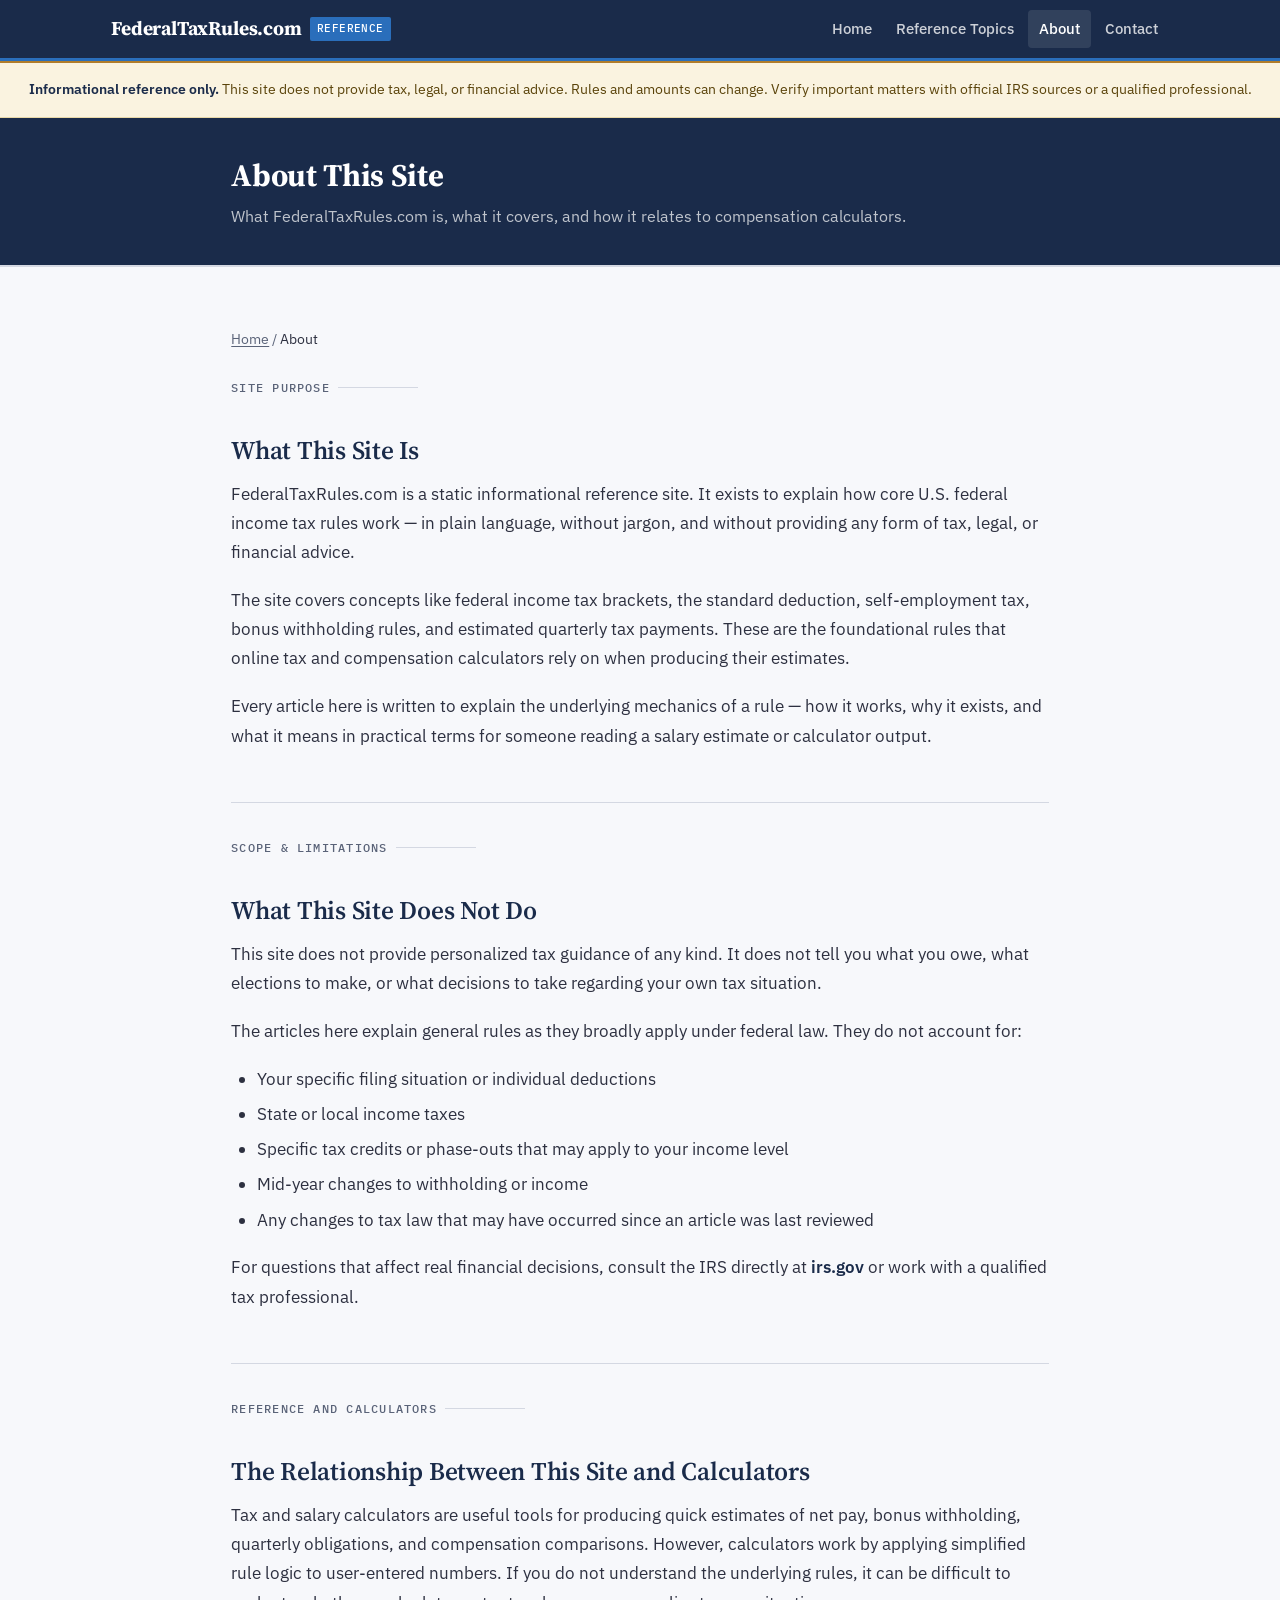
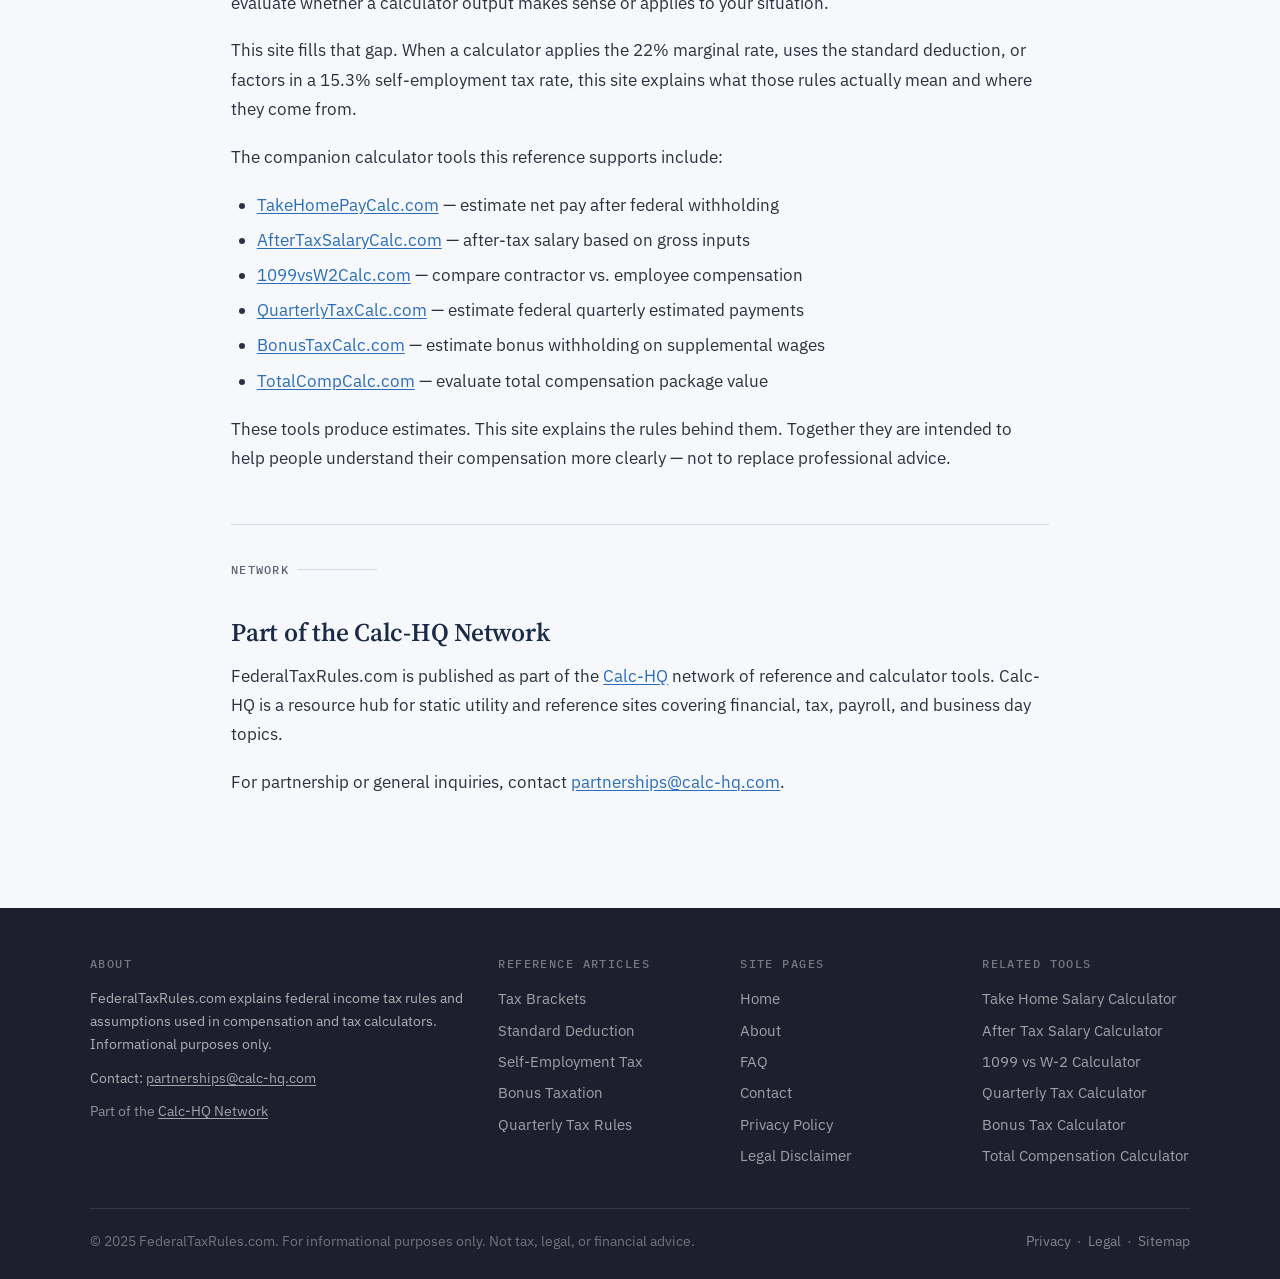
==== about.html @ ae4d4b4d "updated" ====
<!DOCTYPE html>
<html lang="en">
<head>
  <meta charset="UTF-8">
  <meta name="viewport" content="width=device-width, initial-scale=1.0">
  <title>About This Site | FederalTaxRules.com</title>
  <meta name="description" content="About FederalTaxRules.com — a static informational reference explaining federal income tax concepts used in compensation and salary calculators.">
  <link rel="canonical" href="https://federaltaxrules.com/about.html">
  <link rel="icon" type="image/svg+xml" href="favicon.svg">
  <link rel="stylesheet" href="styles.css">
  <!-- Google AdSense -->
  <script async src="https://pagead2.googlesyndication.com/pagead/js/adsbygoogle.js?client=ca-pub-7744853829365165" crossorigin="anonymous"></script>
  <script type="application/ld+json">
{
  "@context": "https://schema.org",
  "@type": "WebPage",
  "name": "About FederalTaxRules.com",
  "description": "About FederalTaxRules.com and how this reference site explains federal tax concepts used by calculators across the network.",
  "url": "https://federaltaxrules.com/about.html",
  "isPartOf": {
    "@type": "WebSite",
    "name": "FederalTaxRules.com",
    "url": "https://federaltaxrules.com"
  }
}
  </script>
</head>
<body>

<header class="site-header">
  <div class="header-inner">
    <a href="index.html" class="site-logo">
      FederalTaxRules.com
      <span class="logo-badge">Reference</span>
    </a>
    <button class="nav-toggle" aria-label="Toggle navigation" onclick="document.querySelector('.site-nav').classList.toggle('open')">☰</button>
    <nav class="site-nav">
      <a href="index.html">Home</a>
      <a href="index.html#reference-topics">Reference Topics</a>
      <a href="about.html" class="active">About</a>
      <a href="contact.html">Contact</a>
    </nav>
  </div>
</header>

<div class="disclaimer-bar">
  <strong>Informational reference only.</strong> This site does not provide tax, legal, or financial advice. Rules and amounts can change. Verify important matters with official IRS sources or a qualified professional.
</div>

<section class="page-hero-sm">
  <div class="container">
    <h1>About This Site</h1>
    <p>What FederalTaxRules.com is, what it covers, and how it relates to compensation calculators.</p>
  </div>
</section>

<main class="main-content">
  <div class="container">

    <nav class="breadcrumb"><a href="index.html">Home</a> / <span>About</span></nav>

    <section class="section">
      <div class="section-label">Site Purpose</div>
      <h2>What This Site Is</h2>
      <p>FederalTaxRules.com is a static informational reference site. It exists to explain how core U.S. federal income tax rules work — in plain language, without jargon, and without providing any form of tax, legal, or financial advice.</p>
      <p>The site covers concepts like federal income tax brackets, the standard deduction, self-employment tax, bonus withholding rules, and estimated quarterly tax payments. These are the foundational rules that online tax and compensation calculators rely on when producing their estimates.</p>
      <p>Every article here is written to explain the underlying mechanics of a rule — how it works, why it exists, and what it means in practical terms for someone reading a salary estimate or calculator output.</p>
    </section>

    <hr>

    <section class="section">
      <div class="section-label">Scope & Limitations</div>
      <h2>What This Site Does Not Do</h2>
      <p>This site does not provide personalized tax guidance of any kind. It does not tell you what you owe, what elections to make, or what decisions to take regarding your own tax situation.</p>
      <p>The articles here explain general rules as they broadly apply under federal law. They do not account for:</p>
      <ul>
        <li>Your specific filing situation or individual deductions</li>
        <li>State or local income taxes</li>
        <li>Specific tax credits or phase-outs that may apply to your income level</li>
        <li>Mid-year changes to withholding or income</li>
        <li>Any changes to tax law that may have occurred since an article was last reviewed</li>
      </ul>
      <p>For questions that affect real financial decisions, consult the IRS directly at <strong>irs.gov</strong> or work with a qualified tax professional.</p>
    </section>

    <hr>

    <section class="section">
      <div class="section-label">Reference and Calculators</div>
      <h2>The Relationship Between This Site and Calculators</h2>
      <p>Tax and salary calculators are useful tools for producing quick estimates of net pay, bonus withholding, quarterly obligations, and compensation comparisons. However, calculators work by applying simplified rule logic to user-entered numbers. If you do not understand the underlying rules, it can be difficult to evaluate whether a calculator output makes sense or applies to your situation.</p>
      <p>This site fills that gap. When a calculator applies the 22% marginal rate, uses the standard deduction, or factors in a 15.3% self-employment tax rate, this site explains what those rules actually mean and where they come from.</p>
      <p>The companion calculator tools this reference supports include:</p>
      <ul>
        <li><a href="https://takehomepaycalc.com" target="_blank" rel="noopener noreferrer">TakeHomePayCalc.com</a> — estimate net pay after federal withholding</li>
        <li><a href="https://aftertaxsalarycalc.com" target="_blank" rel="noopener noreferrer">AfterTaxSalaryCalc.com</a> — after-tax salary based on gross inputs</li>
        <li><a href="https://1099vsw2calc.com" target="_blank" rel="noopener noreferrer">1099vsW2Calc.com</a> — compare contractor vs. employee compensation</li>
        <li><a href="https://quarterlytaxcalc.com" target="_blank" rel="noopener noreferrer">QuarterlyTaxCalc.com</a> — estimate federal quarterly estimated payments</li>
        <li><a href="https://bonustaxcalc.com" target="_blank" rel="noopener noreferrer">BonusTaxCalc.com</a> — estimate bonus withholding on supplemental wages</li>
        <li><a href="https://totalcompcalc.com" target="_blank" rel="noopener noreferrer">TotalCompCalc.com</a> — evaluate total compensation package value</li>
      </ul>
      <p>These tools produce estimates. This site explains the rules behind them. Together they are intended to help people understand their compensation more clearly — not to replace professional advice.</p>
    </section>

    <hr>

    <section class="section">
      <div class="section-label">Network</div>
      <h2>Part of the Calc-HQ Network</h2>
      <p>FederalTaxRules.com is published as part of the <a href="https://calc-hq.com" target="_blank" rel="noopener noreferrer">Calc-HQ</a> network of reference and calculator tools. Calc-HQ is a resource hub for static utility and reference sites covering financial, tax, payroll, and business day topics.</p>
      <p>For partnership or general inquiries, contact <a href="mailto:partnerships@calc-hq.com">partnerships@calc-hq.com</a>.</p>
    </section>

  </div>
</main>

<footer class="site-footer">
  <div class="footer-inner">
    <div class="footer-grid">
      <div class="footer-col">
        <h4>About</h4>
        <p>FederalTaxRules.com explains federal income tax rules and assumptions used in compensation and tax calculators. Informational purposes only.</p>
        <p>Contact: <a href="mailto:partnerships@calc-hq.com" style="color:rgba(255,255,255,0.6)">partnerships@calc-hq.com</a></p>
        <span class="footer-resource-link">Part of the <a href="https://calc-hq.com" target="_blank" rel="noopener noreferrer">Calc-HQ Network</a></span>
      </div>
      <div class="footer-col">
        <h4>Reference Articles</h4>
        <ul>
          <li><a href="federal-income-tax-brackets.html">Tax Brackets</a></li>
          <li><a href="standard-deduction-explained.html">Standard Deduction</a></li>
          <li><a href="self-employment-tax-rules.html">Self-Employment Tax</a></li>
          <li><a href="bonus-taxation-explained.html">Bonus Taxation</a></li>
          <li><a href="estimated-quarterly-tax-rules.html">Quarterly Tax Rules</a></li>
        </ul>
      </div>
      <div class="footer-col">
        <h4>Site Pages</h4>
        <ul>
          <li><a href="index.html">Home</a></li>
          <li><a href="about.html">About</a></li>
          <li><a href="faq.html">FAQ</a></li>
          <li><a href="contact.html">Contact</a></li>
          <li><a href="privacy.html">Privacy Policy</a></li>
          <li><a href="legal.html">Legal Disclaimer</a></li>
        </ul>
      </div>
      <div class="footer-col">
        <h4>Related Tools</h4>
        <div class="footer-related-tools">
          <ul id="footer-related-tools-list">
            <li><span style="color:rgba(255,255,255,0.3);font-size:0.82rem">Loading…</span></li>
          </ul>
        </div>
      </div>
    </div>
    <div class="footer-bottom">
      <span>© 2025 FederalTaxRules.com. For informational purposes only. Not tax, legal, or financial advice.</span>
      <span><a href="privacy.html">Privacy</a> &nbsp;·&nbsp; <a href="legal.html">Legal</a> &nbsp;·&nbsp; <a href="sitemap.xml">Sitemap</a></span>
    </div>
  </div>
</footer>

<script src="network.js"></script>
</body>
</html>
---- styles.css ----
/* ============================================================
   FederalTaxRules.com — Main Stylesheet
   Static Reference Site | Clean Utilitarian Design
   ============================================================ */

@import url('https://fonts.googleapis.com/css2?family=Source+Serif+4:ital,opsz,wght@0,8..60,300;0,8..60,400;0,8..60,600;0,8..60,700;1,8..60,400&family=IBM+Plex+Sans:wght@400;500;600&family=IBM+Plex+Mono:wght@400;500&display=swap');

/* --- Variables --- */
:root {
  --navy: #1a2b4a;
  --navy-mid: #243660;
  --ink: #1e1e2e;
  --body-text: #2d3040;
  --muted: #5a6378;
  --rule-line: #d4d8e2;
  --bg: #f7f8fb;
  --white: #ffffff;
  --accent: #2a6ebb;
  --accent-dark: #1c4f8a;
  --accent-light: #e8f0fb;
  --gold: #b07c2a;
  --gold-light: #faf3e0;
  --success: #1e7a4a;
  --font-serif: 'Source Serif 4', Georgia, serif;
  --font-sans: 'IBM Plex Sans', system-ui, sans-serif;
  --font-mono: 'IBM Plex Mono', monospace;
  --max-w: 860px;
  --max-w-wide: 1100px;
  --radius: 4px;
  --shadow-sm: 0 1px 3px rgba(26,43,74,0.08);
  --shadow-md: 0 3px 12px rgba(26,43,74,0.12);
}

/* --- Reset & Base --- */
*, *::before, *::after { box-sizing: border-box; margin: 0; padding: 0; }

html { font-size: 17px; scroll-behavior: smooth; }

body {
  font-family: var(--font-sans);
  font-size: 1rem;
  line-height: 1.72;
  color: var(--body-text);
  background: var(--bg);
  -webkit-font-smoothing: antialiased;
}

a { color: var(--accent); text-decoration: underline; text-underline-offset: 2px; }
a:hover { color: var(--accent-dark); }

img { max-width: 100%; display: block; }

h1, h2, h3, h4 {
  font-family: var(--font-serif);
  color: var(--navy);
  line-height: 1.28;
  letter-spacing: -0.01em;
}

h1 { font-size: 2.1rem; font-weight: 700; }
h2 { font-size: 1.5rem; font-weight: 600; margin-top: 2.2rem; margin-bottom: 0.7rem; }
h3 { font-size: 1.15rem; font-weight: 600; margin-top: 1.6rem; margin-bottom: 0.5rem; }

p { margin-bottom: 1.1rem; }
p:last-child { margin-bottom: 0; }

ul, ol { padding-left: 1.5rem; margin-bottom: 1.1rem; }
li { margin-bottom: 0.35rem; }

strong { font-weight: 600; color: var(--navy); }
em { font-style: italic; }

code, .mono {
  font-family: var(--font-mono);
  font-size: 0.88em;
  background: #eef1f7;
  padding: 0.1em 0.35em;
  border-radius: 2px;
  color: var(--navy-mid);
}

hr {
  border: none;
  border-top: 1px solid var(--rule-line);
  margin: 2rem 0;
}

/* --- Layout Wrappers --- */
.container {
  max-width: var(--max-w);
  margin: 0 auto;
  padding: 0 1.25rem;
}

.container-wide {
  max-width: var(--max-w-wide);
  margin: 0 auto;
  padding: 0 1.25rem;
}

/* --- Site Header --- */
.site-header {
  background: var(--navy);
  border-bottom: 3px solid var(--accent);
  position: sticky;
  top: 0;
  z-index: 100;
}

.header-inner {
  display: flex;
  align-items: center;
  justify-content: space-between;
  max-width: var(--max-w-wide);
  margin: 0 auto;
  padding: 0 1.25rem;
  height: 58px;
}

.site-logo {
  font-family: var(--font-serif);
  font-size: 1.15rem;
  font-weight: 700;
  color: #fff;
  text-decoration: none;
  letter-spacing: -0.01em;
  display: flex;
  align-items: center;
  gap: 0.5rem;
}

.site-logo .logo-badge {
  background: var(--accent);
  color: #fff;
  font-family: var(--font-mono);
  font-size: 0.65rem;
  font-weight: 500;
  padding: 0.12rem 0.4rem;
  border-radius: 2px;
  letter-spacing: 0.04em;
  text-transform: uppercase;
}

.site-nav {
  display: flex;
  align-items: center;
  gap: 0.15rem;
}

.site-nav a {
  color: rgba(255,255,255,0.78);
  text-decoration: none;
  font-size: 0.88rem;
  font-weight: 500;
  padding: 0.35rem 0.65rem;
  border-radius: var(--radius);
  transition: background 0.15s, color 0.15s;
}

.site-nav a:hover,
.site-nav a.active {
  color: #fff;
  background: rgba(255,255,255,0.1);
}

/* --- Mobile Nav Toggle --- */
.nav-toggle {
  display: none;
  background: none;
  border: 1px solid rgba(255,255,255,0.3);
  border-radius: var(--radius);
  color: #fff;
  font-size: 1.25rem;
  padding: 0.25rem 0.55rem;
  cursor: pointer;
  line-height: 1;
}

/* --- Hero / Page Header --- */
.page-hero {
  background: linear-gradient(135deg, var(--navy) 0%, var(--navy-mid) 100%);
  padding: 3.5rem 1.25rem 3rem;
  text-align: center;
  border-bottom: 3px solid var(--accent);
}

.page-hero .hero-eyebrow {
  font-family: var(--font-mono);
  font-size: 0.75rem;
  font-weight: 500;
  color: rgba(255,255,255,0.6);
  letter-spacing: 0.1em;
  text-transform: uppercase;
  margin-bottom: 0.75rem;
}

.page-hero h1 {
  color: #fff;
  font-size: 2.4rem;
  max-width: 680px;
  margin: 0 auto 1rem;
  line-height: 1.2;
}

.page-hero p.hero-sub {
  color: rgba(255,255,255,0.78);
  font-size: 1.05rem;
  max-width: 560px;
  margin: 0 auto;
  line-height: 1.6;
}

.page-hero-sm {
  background: var(--navy);
  padding: 2.2rem 1.25rem 2rem;
  border-bottom: 2px solid var(--rule-line);
}

.page-hero-sm h1 {
  color: #fff;
  font-size: 1.85rem;
  margin-bottom: 0.4rem;
}

.page-hero-sm p {
  color: rgba(255,255,255,0.72);
  margin: 0;
  font-size: 0.97rem;
}

/* --- Main Content Area --- */
.main-content {
  padding: 2.8rem 0 3.5rem;
}

/* --- Article Grid (Homepage) --- */
.article-grid {
  display: grid;
  grid-template-columns: repeat(auto-fill, minmax(280px, 1fr));
  gap: 1.25rem;
  margin-top: 1.5rem;
}

.article-card {
  background: var(--white);
  border: 1px solid var(--rule-line);
  border-top: 3px solid var(--accent);
  border-radius: var(--radius);
  padding: 1.4rem 1.4rem 1.2rem;
  text-decoration: none;
  display: flex;
  flex-direction: column;
  transition: box-shadow 0.18s, border-top-color 0.18s;
  box-shadow: var(--shadow-sm);
}

.article-card:hover {
  box-shadow: var(--shadow-md);
  border-top-color: var(--gold);
  text-decoration: none;
}

.article-card .card-tag {
  font-family: var(--font-mono);
  font-size: 0.68rem;
  color: var(--muted);
  text-transform: uppercase;
  letter-spacing: 0.08em;
  margin-bottom: 0.6rem;
}

.article-card h3 {
  font-family: var(--font-serif);
  font-size: 1.05rem;
  color: var(--navy);
  margin: 0 0 0.5rem;
  font-weight: 600;
  line-height: 1.35;
}

.article-card p {
  font-size: 0.9rem;
  color: var(--muted);
  margin: 0 0 1rem;
  flex: 1;
  line-height: 1.55;
}

.card-link-text {
  font-size: 0.85rem;
  font-weight: 600;
  color: var(--accent);
  margin-top: auto;
}

/* --- Content Sections --- */
.section {
  margin-bottom: 3rem;
}

.section-label {
  font-family: var(--font-mono);
  font-size: 0.72rem;
  font-weight: 500;
  color: var(--muted);
  text-transform: uppercase;
  letter-spacing: 0.1em;
  margin-bottom: 0.6rem;
  display: flex;
  align-items: center;
  gap: 0.5rem;
}

.section-label::after {
  content: '';
  flex: 1;
  height: 1px;
  background: var(--rule-line);
  max-width: 80px;
}

/* --- Info Boxes --- */
.info-box {
  background: var(--accent-light);
  border-left: 3px solid var(--accent);
  border-radius: 0 var(--radius) var(--radius) 0;
  padding: 1rem 1.2rem;
  margin: 1.5rem 0;
  font-size: 0.94rem;
}

.info-box.warning {
  background: var(--gold-light);
  border-left-color: var(--gold);
}

.info-box p { margin: 0; }
.info-box strong { color: var(--navy); }

/* --- Example Scenarios --- */
.example-block {
  background: #f0f4fa;
  border: 1px solid #c9d4e8;
  border-radius: var(--radius);
  padding: 1.3rem 1.4rem;
  margin: 1.8rem 0;
}

.example-block .example-label {
  font-family: var(--font-mono);
  font-size: 0.7rem;
  text-transform: uppercase;
  letter-spacing: 0.1em;
  color: var(--accent);
  font-weight: 500;
  margin-bottom: 0.6rem;
}

.example-block p { font-size: 0.95rem; margin-bottom: 0.6rem; }
.example-block p:last-child { margin-bottom: 0; }

/* --- Reference Table --- */
.ref-table-wrap {
  overflow-x: auto;
  margin: 1.5rem 0;
  border-radius: var(--radius);
  border: 1px solid var(--rule-line);
  box-shadow: var(--shadow-sm);
}

table {
  width: 100%;
  border-collapse: collapse;
  font-size: 0.92rem;
  background: var(--white);
}

thead th {
  background: var(--navy);
  color: #fff;
  font-family: var(--font-sans);
  font-weight: 600;
  font-size: 0.82rem;
  text-transform: uppercase;
  letter-spacing: 0.05em;
  padding: 0.75rem 1rem;
  text-align: left;
}

tbody tr:nth-child(even) { background: #f5f7fb; }
tbody tr:hover { background: var(--accent-light); }

td {
  padding: 0.65rem 1rem;
  border-bottom: 1px solid var(--rule-line);
  color: var(--body-text);
  font-family: var(--font-mono);
  font-size: 0.87rem;
}

td:first-child {
  font-family: var(--font-sans);
  font-size: 0.9rem;
}

/* --- Calculator CTA Links --- */
.calc-links {
  background: var(--white);
  border: 1px solid var(--rule-line);
  border-radius: var(--radius);
  padding: 1.3rem 1.4rem;
  margin: 2rem 0;
}

.calc-links .calc-links-label {
  font-family: var(--font-mono);
  font-size: 0.7rem;
  text-transform: uppercase;
  letter-spacing: 0.1em;
  color: var(--muted);
  margin-bottom: 0.75rem;
}

.calc-links ul {
  list-style: none;
  padding: 0;
  margin: 0;
  display: flex;
  flex-wrap: wrap;
  gap: 0.5rem;
}

.calc-links ul li { margin: 0; }

.calc-links ul li a {
  display: inline-block;
  background: var(--accent-light);
  color: var(--accent-dark);
  font-size: 0.85rem;
  font-weight: 600;
  padding: 0.35rem 0.8rem;
  border-radius: var(--radius);
  text-decoration: none;
  border: 1px solid #c0d4ee;
  transition: background 0.15s, color 0.15s;
}

.calc-links ul li a:hover {
  background: var(--accent);
  color: #fff;
  border-color: var(--accent);
}

/* --- FAQ List --- */
.faq-list { list-style: none; padding: 0; margin: 0; }

.faq-list .faq-item {
  border-bottom: 1px solid var(--rule-line);
  padding: 1.4rem 0;
}

.faq-list .faq-item:first-child { padding-top: 0; }
.faq-list .faq-item:last-child { border-bottom: none; }

.faq-list .faq-q {
  font-family: var(--font-serif);
  font-size: 1.05rem;
  font-weight: 600;
  color: var(--navy);
  margin-bottom: 0.5rem;
}

.faq-list .faq-a {
  font-size: 0.95rem;
  color: var(--body-text);
  line-height: 1.65;
}

/* --- Trust Strip --- */
.trust-strip {
  background: var(--navy);
  padding: 1.4rem 1.25rem;
  text-align: center;
  color: rgba(255,255,255,0.72);
  font-size: 0.87rem;
  border-top: 2px solid var(--accent);
}

.trust-strip strong { color: rgba(255,255,255,0.92); }

/* --- Disclaimer Bar --- */
.disclaimer-bar {
  background: var(--gold-light);
  border-top: 2px solid var(--gold);
  border-bottom: 1px solid #e8d8a8;
  padding: 0.85rem 1.25rem;
  font-size: 0.85rem;
  color: #5a430a;
  text-align: center;
}

/* --- Page Nav (breadcrumb style) --- */
.breadcrumb {
  font-size: 0.83rem;
  color: var(--muted);
  padding: 0.75rem 0 0;
  margin-bottom: 1.5rem;
}

.breadcrumb a { color: var(--muted); }
.breadcrumb a:hover { color: var(--accent); }
.breadcrumb span { color: var(--body-text); }

/* --- Article Prose Styles --- */
.article-prose h2 {
  padding-top: 0.5rem;
  border-top: 1px solid var(--rule-line);
  margin-top: 2.4rem;
}

.article-prose h2:first-child { border-top: none; margin-top: 0; padding-top: 0; }

/* --- Sidebar Layout (article pages) --- */
.layout-with-sidebar {
  display: grid;
  grid-template-columns: 1fr 260px;
  gap: 2.5rem;
  align-items: start;
}

.sidebar-box {
  background: var(--white);
  border: 1px solid var(--rule-line);
  border-top: 3px solid var(--navy);
  border-radius: var(--radius);
  padding: 1.3rem;
  font-size: 0.9rem;
  position: sticky;
  top: 78px;
}

.sidebar-box h4 {
  font-family: var(--font-serif);
  font-size: 0.95rem;
  color: var(--navy);
  margin-bottom: 0.75rem;
}

.sidebar-box ul {
  list-style: none;
  padding: 0;
  margin: 0;
}

.sidebar-box ul li {
  border-bottom: 1px solid var(--rule-line);
  padding: 0.4rem 0;
  margin: 0;
}

.sidebar-box ul li:last-child { border-bottom: none; }
.sidebar-box ul li a { font-size: 0.87rem; color: var(--accent); }

/* --- Footer --- */
.site-footer {
  background: var(--ink);
  color: rgba(255,255,255,0.65);
  font-size: 0.87rem;
  padding: 2.8rem 1.25rem 1.5rem;
  margin-top: 0;
}

.footer-inner {
  max-width: var(--max-w-wide);
  margin: 0 auto;
}

.footer-grid {
  display: grid;
  grid-template-columns: 1.8fr 1fr 1fr 1fr;
  gap: 2rem;
  margin-bottom: 2rem;
}

.footer-col h4 {
  font-family: var(--font-mono);
  font-size: 0.7rem;
  text-transform: uppercase;
  letter-spacing: 0.12em;
  color: rgba(255,255,255,0.4);
  margin-bottom: 0.9rem;
  font-weight: 500;
}

.footer-col p {
  font-size: 0.85rem;
  line-height: 1.6;
  margin-bottom: 0.6rem;
}

.footer-col ul {
  list-style: none;
  padding: 0;
  margin: 0;
}

.footer-col ul li { margin-bottom: 0.35rem; }

.footer-col ul li a {
  color: rgba(255,255,255,0.58);
  text-decoration: none;
  font-size: 0.87rem;
  transition: color 0.15s;
}

.footer-col ul li a:hover { color: rgba(255,255,255,0.9); }

.footer-related-tools { margin-top: 0.3rem; }

#footer-related-tools-list {
  list-style: none;
  padding: 0;
  margin: 0;
}

#footer-related-tools-list li { margin-bottom: 0.35rem; }

#footer-related-tools-list li a {
  color: rgba(255,255,255,0.58);
  text-decoration: none;
  font-size: 0.87rem;
  transition: color 0.15s;
}

#footer-related-tools-list li a:hover { color: rgba(255,255,255,0.9); }

.footer-bottom {
  border-top: 1px solid rgba(255,255,255,0.1);
  padding-top: 1.2rem;
  display: flex;
  justify-content: space-between;
  align-items: center;
  flex-wrap: wrap;
  gap: 0.5rem;
  font-size: 0.8rem;
  color: rgba(255,255,255,0.38);
}

.footer-bottom a {
  color: rgba(255,255,255,0.45);
  text-decoration: none;
}

.footer-bottom a:hover { color: rgba(255,255,255,0.75); }

.footer-resource-link {
  color: rgba(255,255,255,0.5);
  font-size: 0.83rem;
  margin-top: 0.4rem;
  display: block;
}

.footer-resource-link a {
  color: rgba(255,255,255,0.6);
  text-decoration: underline;
}

/* --- Homepage specific --- */
.home-intro-grid {
  display: grid;
  grid-template-columns: 1fr 1fr;
  gap: 1.5rem;
  margin-top: 1.5rem;
}

.home-block {
  background: var(--white);
  border: 1px solid var(--rule-line);
  border-radius: var(--radius);
  padding: 1.4rem;
}

.home-block h3 {
  font-size: 1.05rem;
  margin-top: 0;
  margin-bottom: 0.5rem;
}

.home-block p { font-size: 0.92rem; }

/* --- Responsive --- */
@media (max-width: 820px) {
  .layout-with-sidebar {
    grid-template-columns: 1fr;
  }
  .sidebar-box { position: static; }

  .footer-grid {
    grid-template-columns: 1fr 1fr;
    gap: 1.5rem;
  }

  .home-intro-grid {
    grid-template-columns: 1fr;
  }

  h1 { font-size: 1.7rem; }
  .page-hero h1 { font-size: 1.85rem; }
}

@media (max-width: 560px) {
  .site-nav { display: none; }
  .nav-toggle { display: block; }
  .site-nav.open {
    display: flex;
    flex-direction: column;
    position: fixed;
    top: 58px;
    left: 0;
    right: 0;
    background: var(--navy);
    padding: 1rem 1.25rem;
    z-index: 99;
    border-bottom: 2px solid var(--accent);
  }
  .site-nav.open a {
    padding: 0.6rem 0;
    border-bottom: 1px solid rgba(255,255,255,0.1);
  }

  .footer-grid {
    grid-template-columns: 1fr;
  }

  .article-grid {
    grid-template-columns: 1fr;
  }

  h1 { font-size: 1.5rem; }
  .page-hero h1 { font-size: 1.55rem; }
}
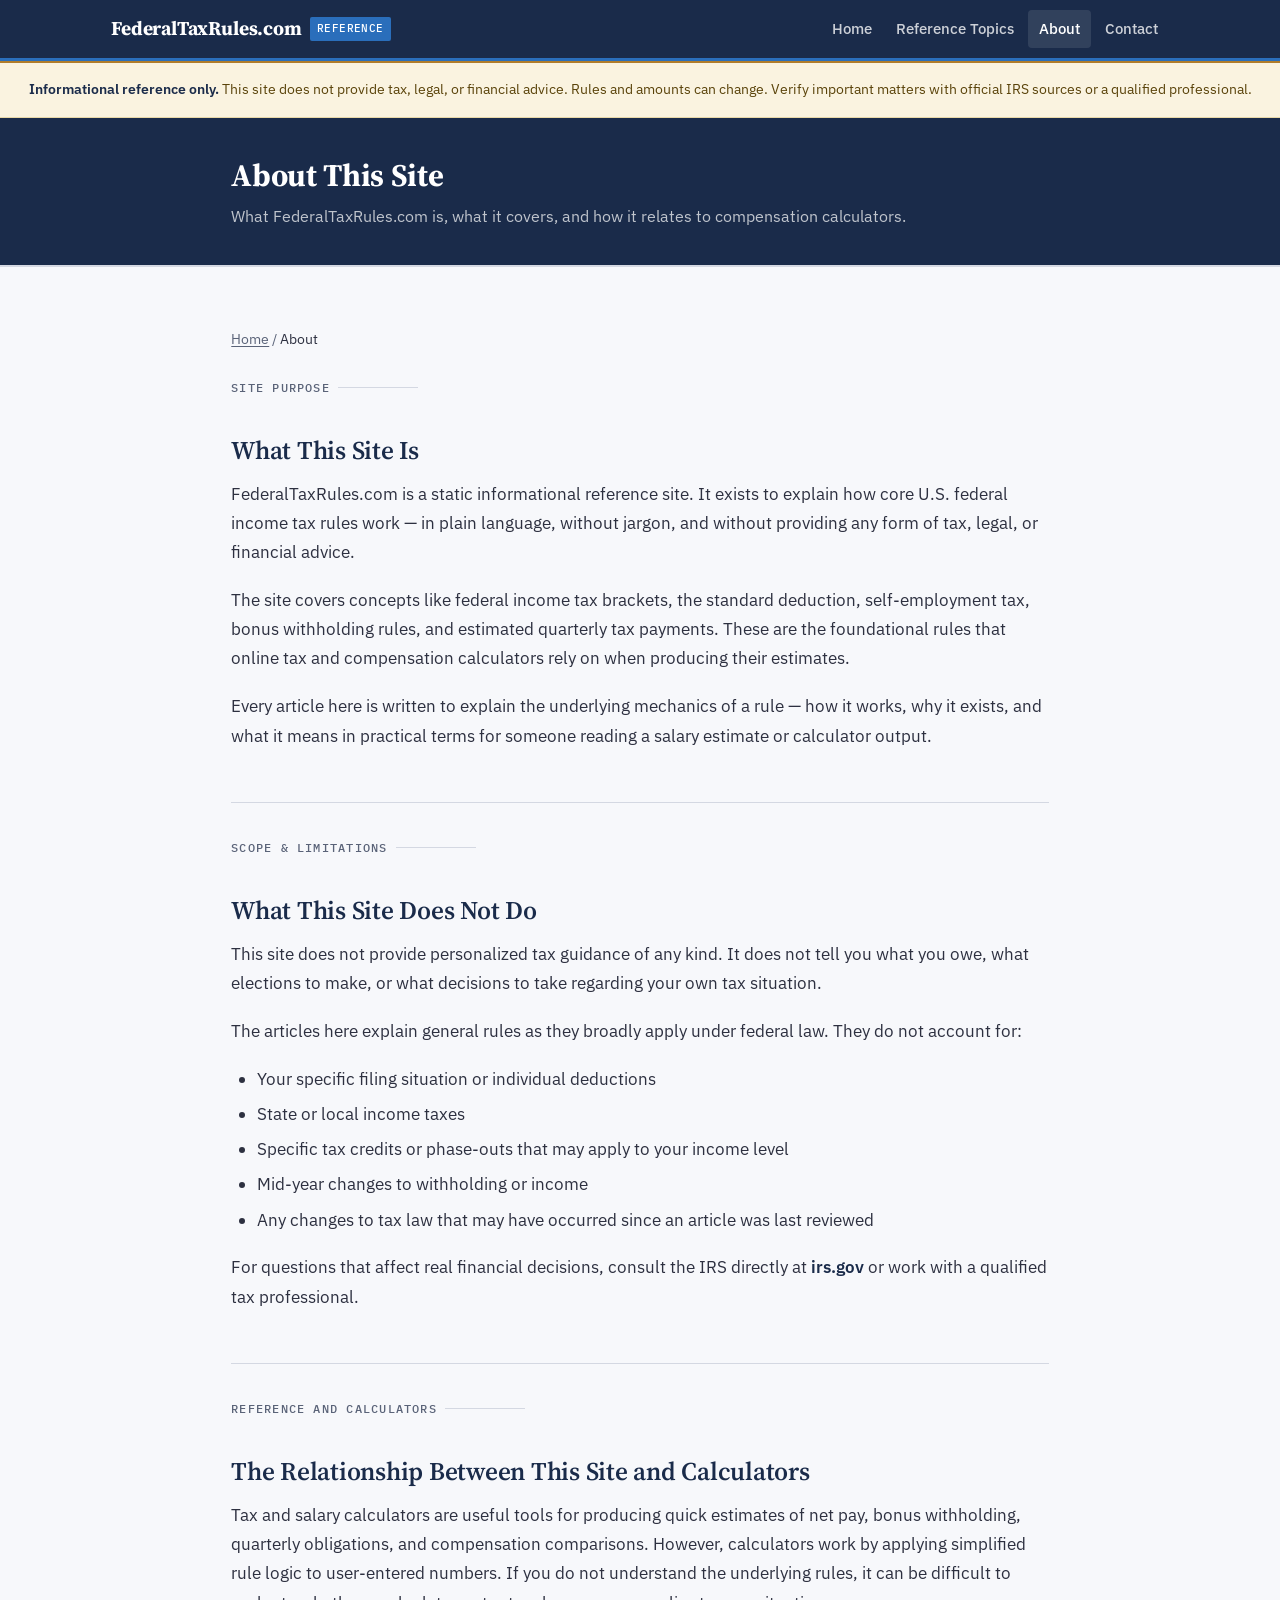
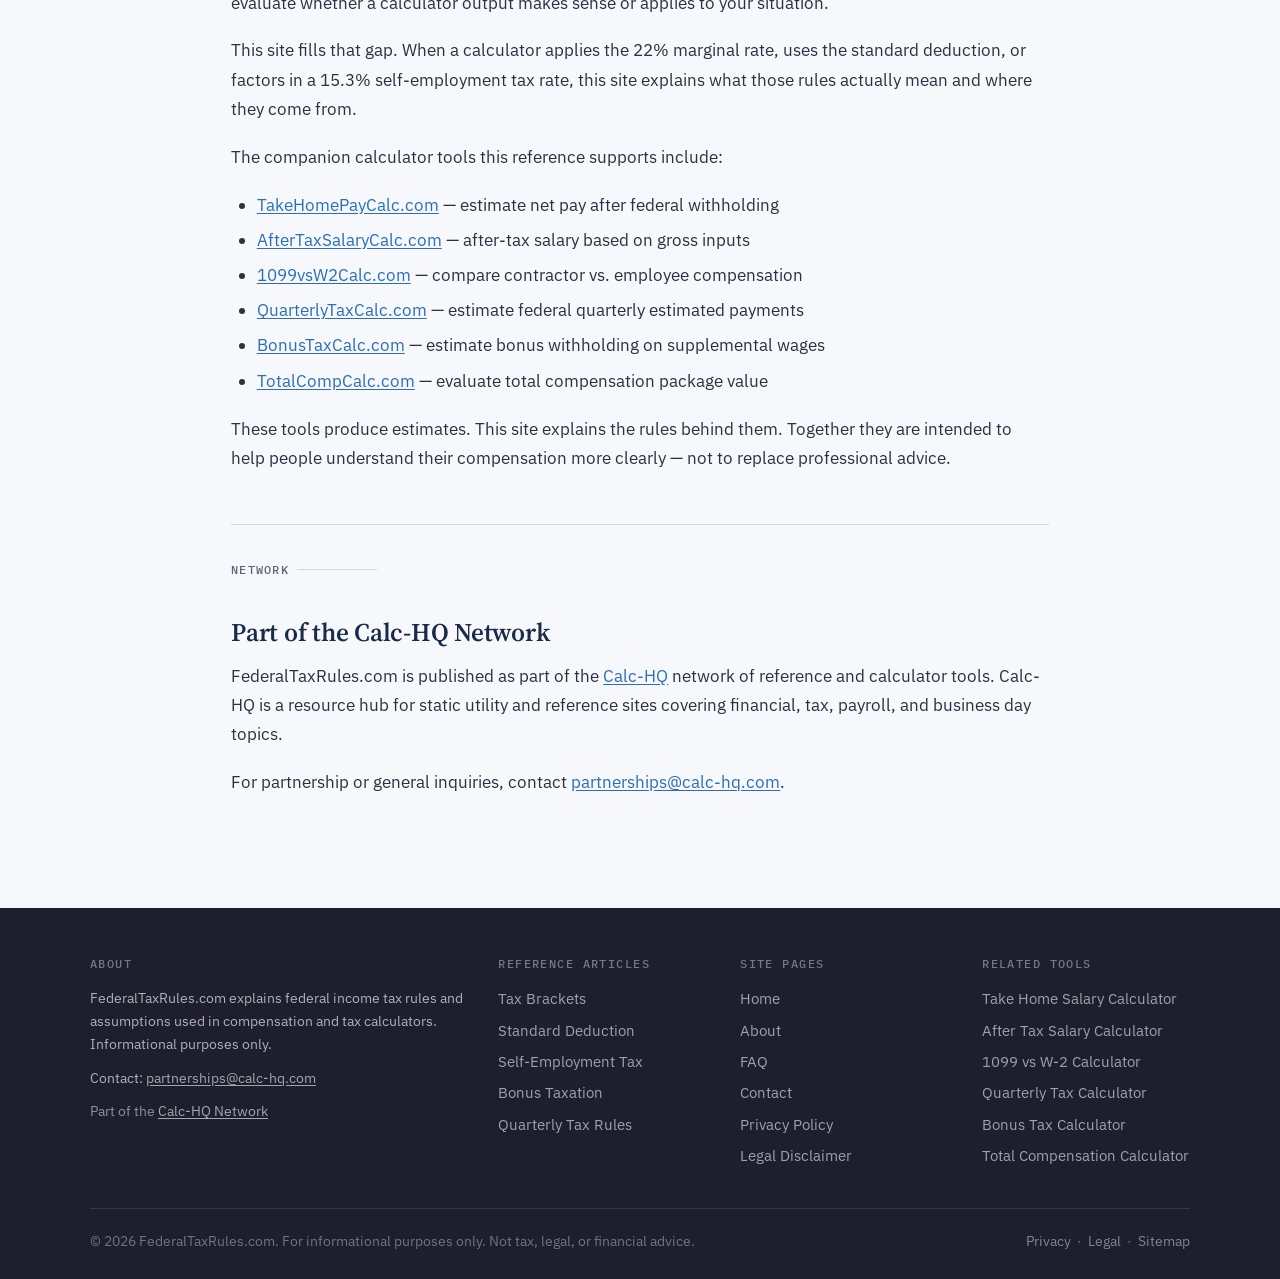
==== commit 7a6f1e4e: "Fix footer year: © 2025 → © 2026 across all pages" ====
--- a/about.html
+++ b/about.html
@@ -155,7 +155,7 @@
       </div>
     </div>
     <div class="footer-bottom">
-      <span>© 2025 FederalTaxRules.com. For informational purposes only. Not tax, legal, or financial advice.</span>
+      <span>© 2026 FederalTaxRules.com. For informational purposes only. Not tax, legal, or financial advice.</span>
       <span><a href="privacy.html">Privacy</a> &nbsp;·&nbsp; <a href="legal.html">Legal</a> &nbsp;·&nbsp; <a href="sitemap.xml">Sitemap</a></span>
     </div>
   </div>
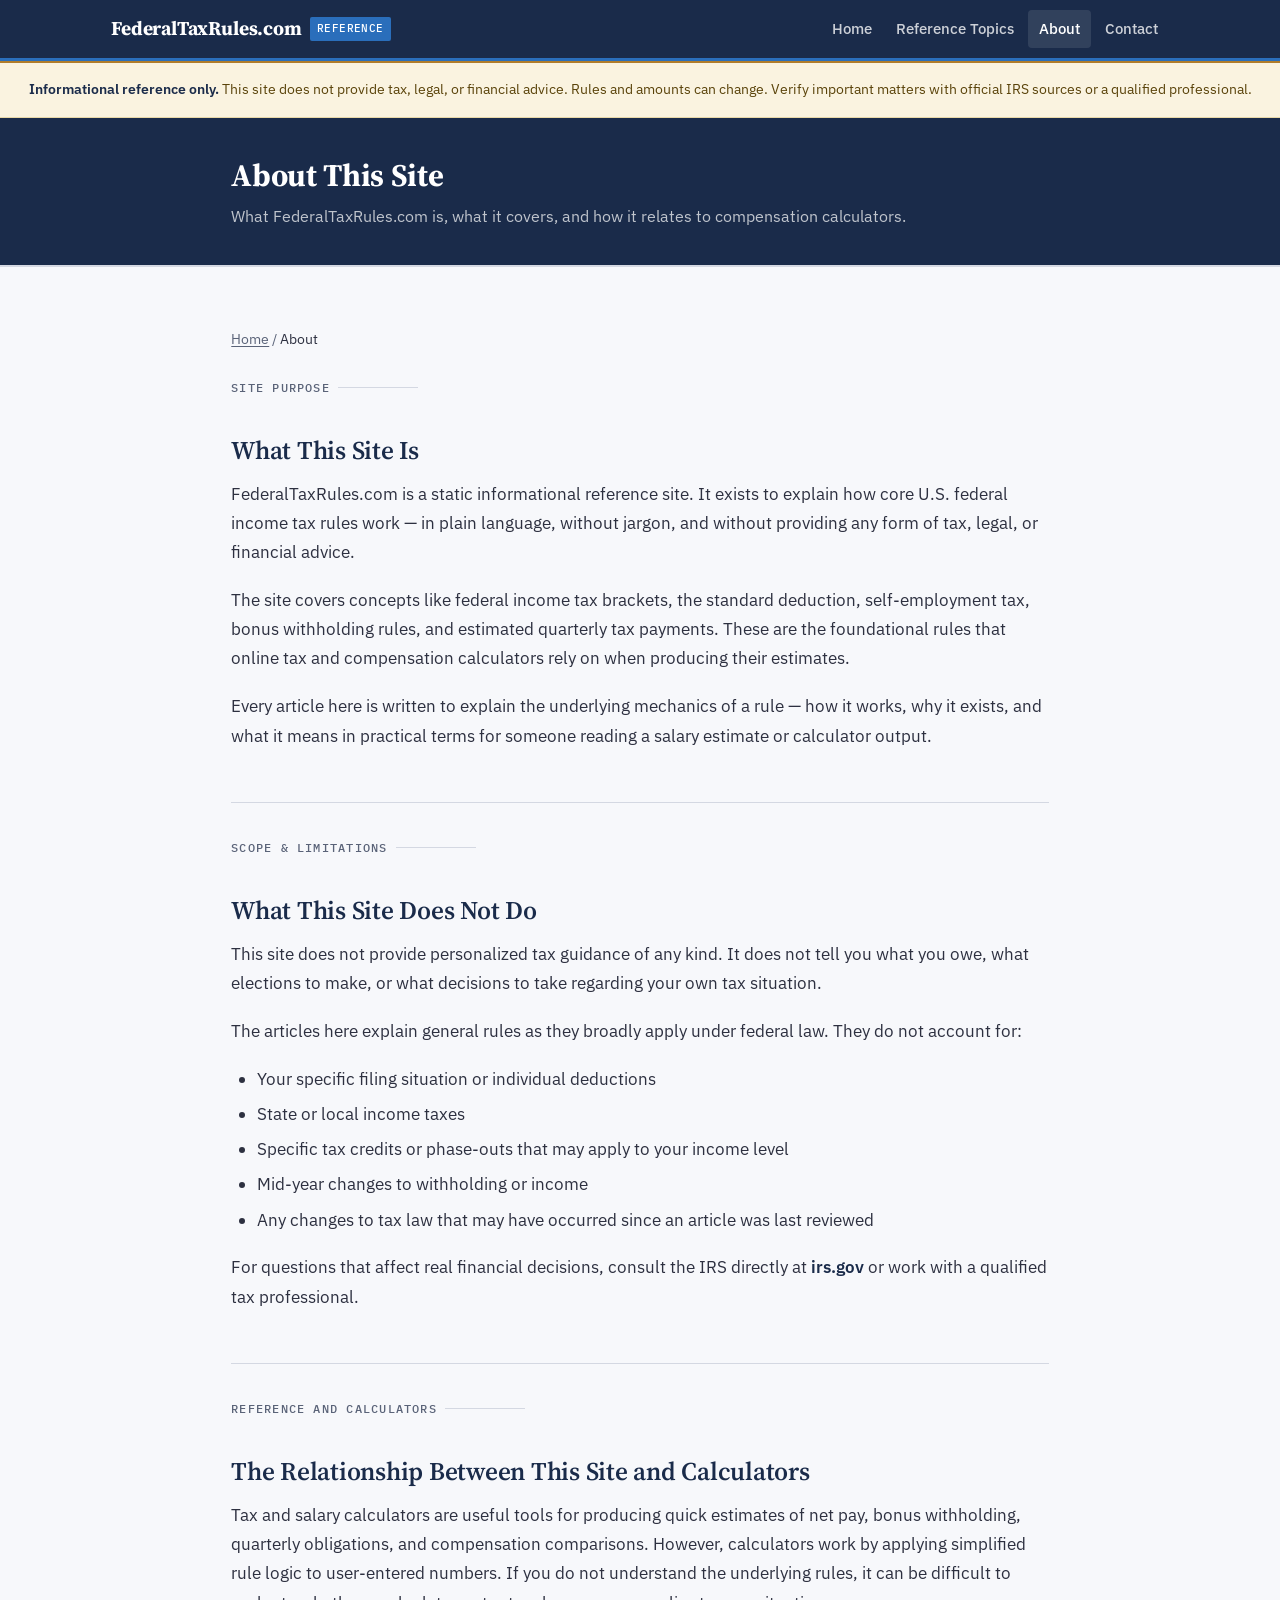
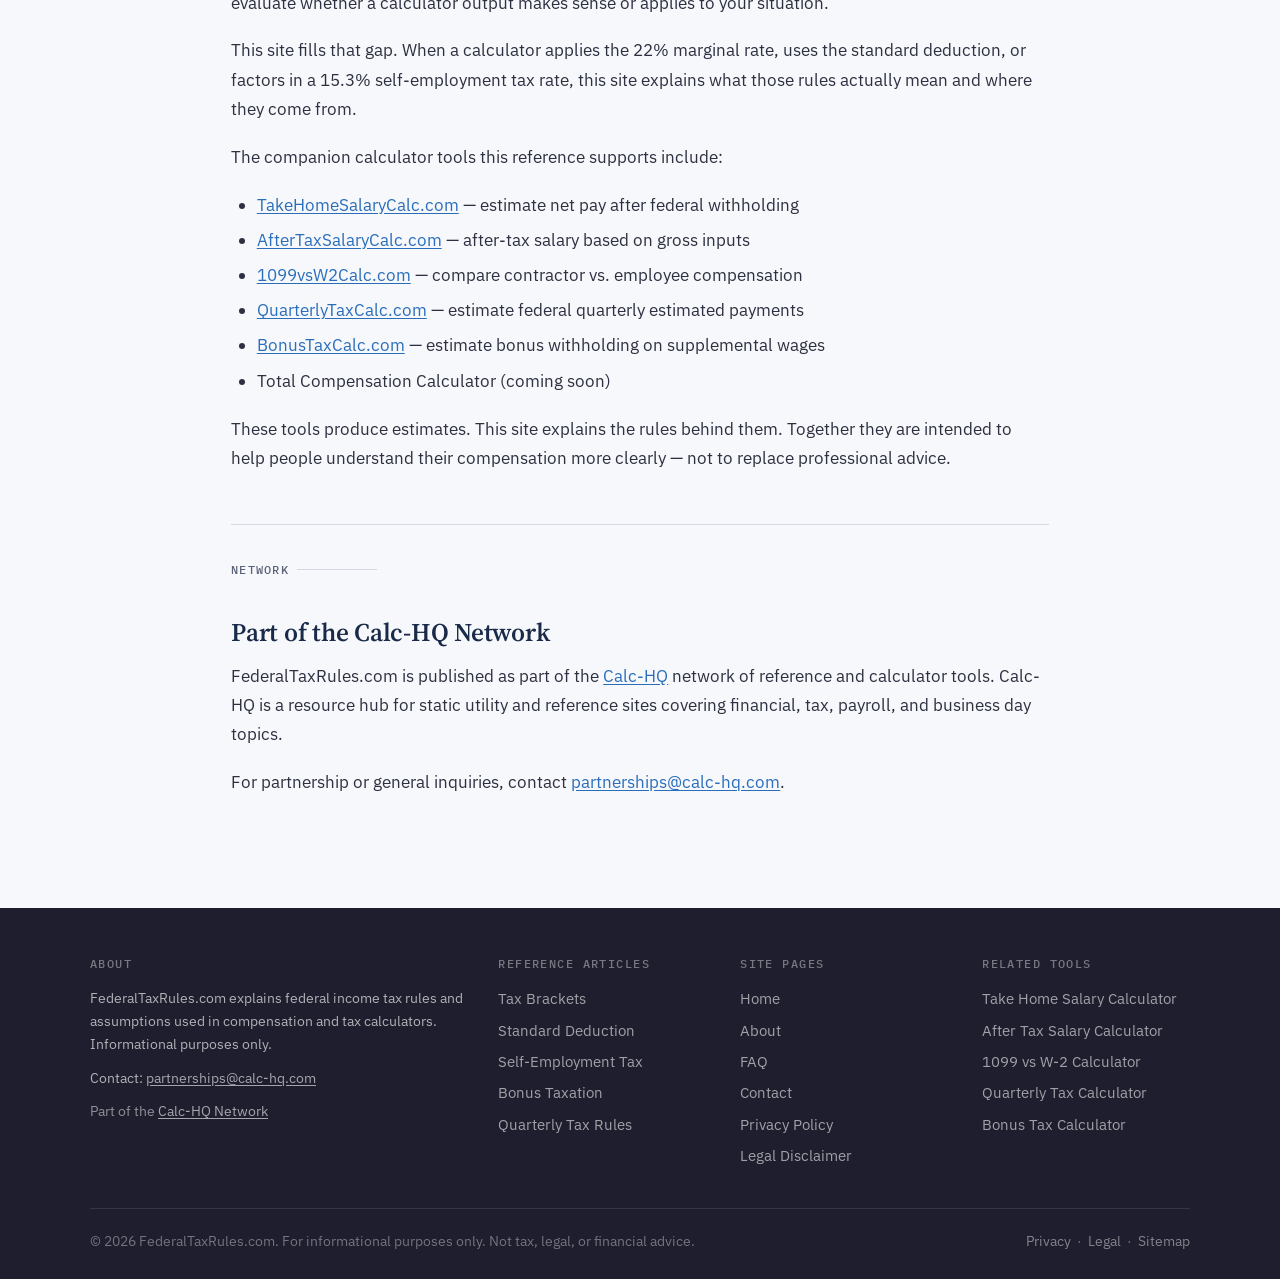
==== commit eed273e8: "Fix: remove dead totalcompcalc link, standardize takehomesalarycalc domain Phase 1A: Remove totalcom" ====
--- a/about.html
+++ b/about.html
@@ -93,12 +93,12 @@
       <p>This site fills that gap. When a calculator applies the 22% marginal rate, uses the standard deduction, or factors in a 15.3% self-employment tax rate, this site explains what those rules actually mean and where they come from.</p>
       <p>The companion calculator tools this reference supports include:</p>
       <ul>
-        <li><a href="https://takehomepaycalc.com" target="_blank" rel="noopener noreferrer">TakeHomePayCalc.com</a> — estimate net pay after federal withholding</li>
+        <li><a href="https://takehomesalarycalc.com" target="_blank" rel="noopener noreferrer">TakeHomeSalaryCalc.com</a> — estimate net pay after federal withholding</li>
         <li><a href="https://aftertaxsalarycalc.com" target="_blank" rel="noopener noreferrer">AfterTaxSalaryCalc.com</a> — after-tax salary based on gross inputs</li>
         <li><a href="https://1099vsw2calc.com" target="_blank" rel="noopener noreferrer">1099vsW2Calc.com</a> — compare contractor vs. employee compensation</li>
         <li><a href="https://quarterlytaxcalc.com" target="_blank" rel="noopener noreferrer">QuarterlyTaxCalc.com</a> — estimate federal quarterly estimated payments</li>
         <li><a href="https://bonustaxcalc.com" target="_blank" rel="noopener noreferrer">BonusTaxCalc.com</a> — estimate bonus withholding on supplemental wages</li>
-        <li><a href="https://totalcompcalc.com" target="_blank" rel="noopener noreferrer">TotalCompCalc.com</a> — evaluate total compensation package value</li>
+        <li>Total Compensation Calculator (coming soon)</li>
       </ul>
       <p>These tools produce estimates. This site explains the rules behind them. Together they are intended to help people understand their compensation more clearly — not to replace professional advice.</p>
     </section>
